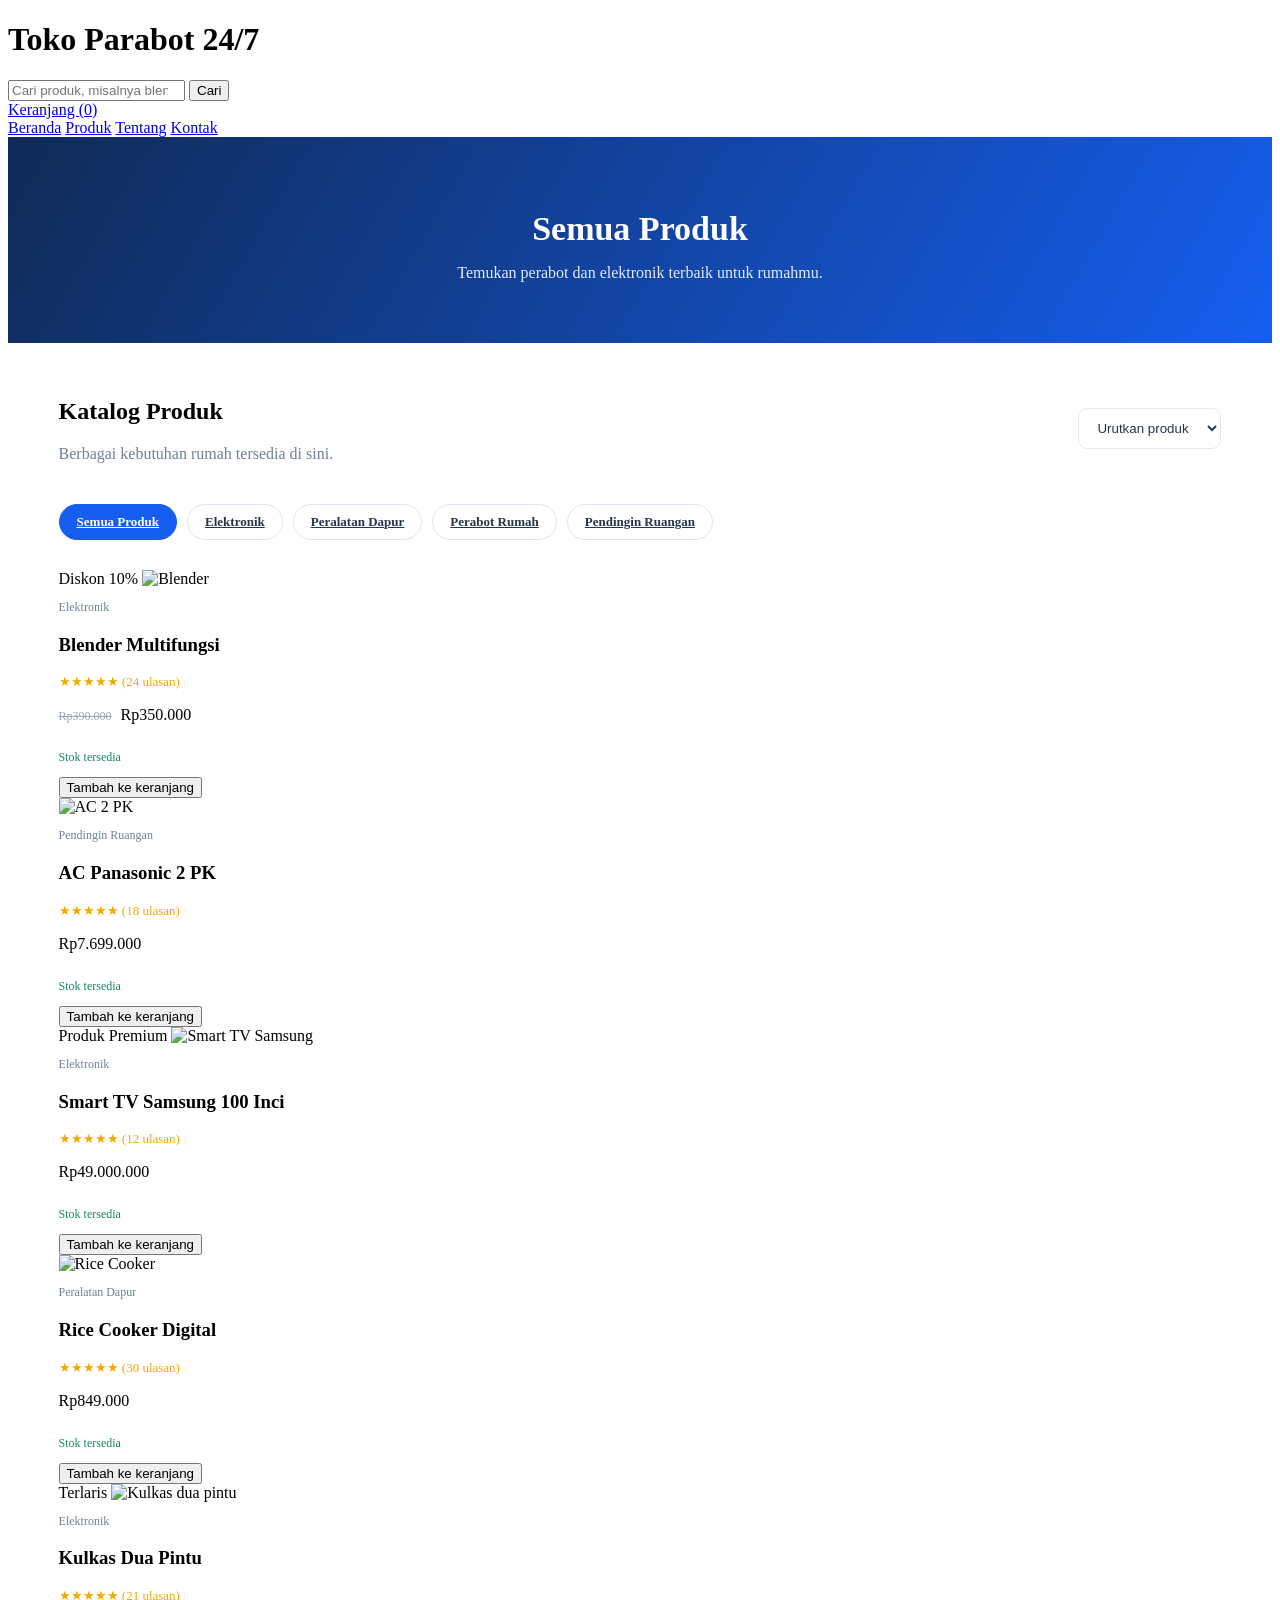
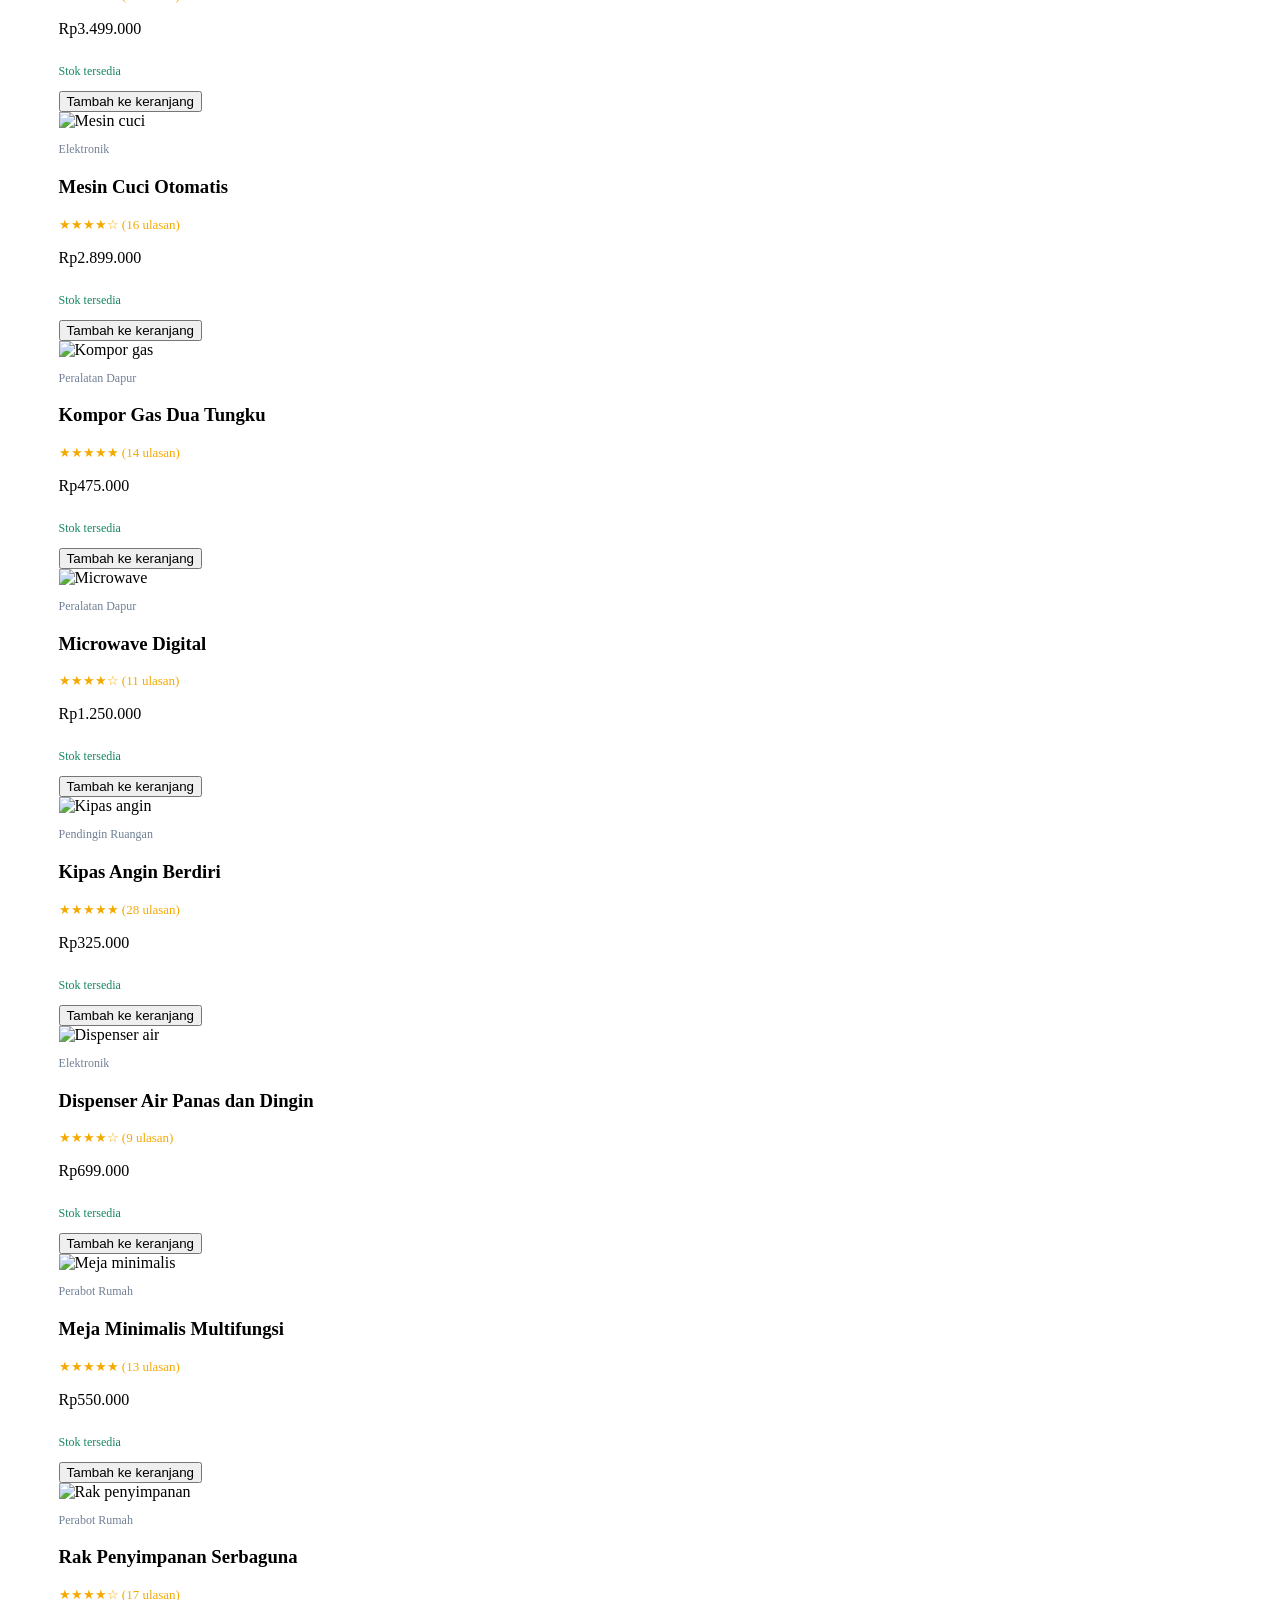
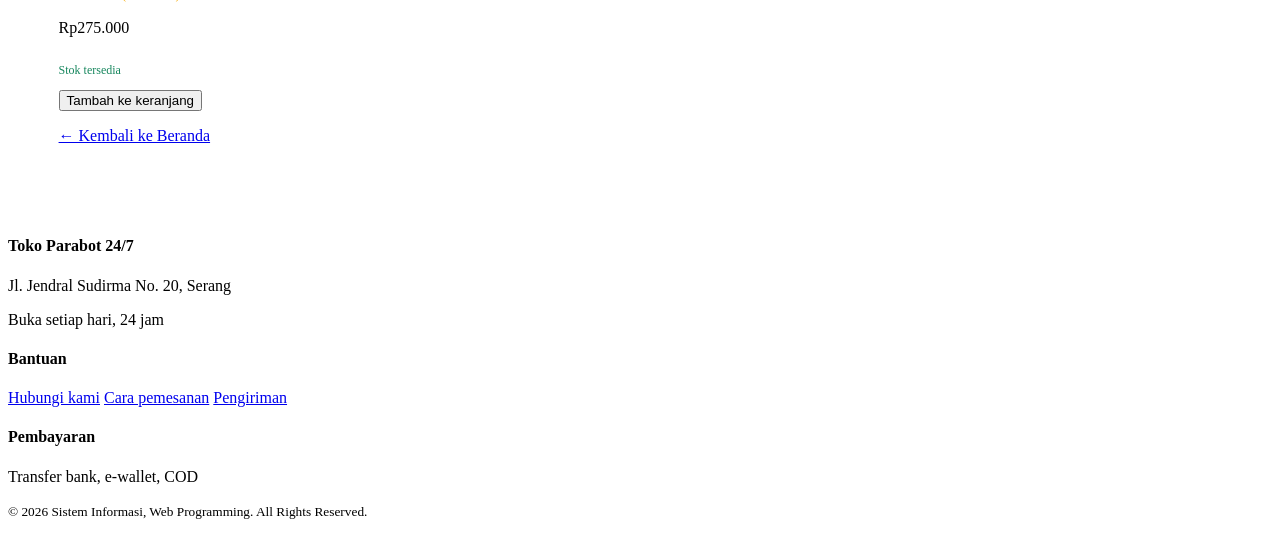
==== produk.html @ 144ed503 "Commit Changes1" ====
<!DOCTYPE html>
<html lang="id">

<head>
    <meta charset="UTF-8">
    <meta name="viewport" content="width=device-width, initial-scale=1.0">
    <title>Produk - Toko Parabot 24/7</title>
    <link rel="stylesheet" href="style1.css">
    <link rel="stylesheet" href="homepage.css">

    <style>
        .product-banner {
            background: linear-gradient(120deg, #102a56, #155eef);
            color: white;
            padding: 45px 4%;
            text-align: center;
        }

        .product-banner h2 {
            font-size: 34px;
            margin-bottom: 8px;
        }

        .product-banner p {
            color: #e1eaff;
        }

        .product-page {
            width: min(1200px, 92%);
            margin: auto;
            padding: 35px 0 55px;
        }

        .product-tools {
            display: flex;
            justify-content: space-between;
            align-items: center;
            gap: 15px;
            flex-wrap: wrap;
            margin-bottom: 25px;
        }

        .product-tools p {
            color: #718096;
        }

        .product-tools select {
            padding: 11px 14px;
            border: 1px solid #e4eaf3;
            border-radius: 9px;
            background: white;
            color: #26354d;
        }

        .filter-categories {
            display: flex;
            flex-wrap: wrap;
            gap: 10px;
            margin-bottom: 30px;
        }

        .filter-categories a {
            padding: 9px 17px;
            border: 1px solid #dce5f3;
            border-radius: 20px;
            background: white;
            color: #26354d;
            font-size: 13px;
            font-weight: 600;
        }

        .filter-categories a:hover,
        .filter-categories a.active {
            background: #155eef;
            color: white;
            border-color: #155eef;
        }

        .product-card img {
            height: 190px;
            object-fit: contain;
        }

        .product-category {
            color: #718096;
            font-size: 12px;
            margin-bottom: 5px;
        }

        .product-rating {
            color: #f4a900;
            font-size: 13px;
            margin-bottom: 10px;
        }

        .stock {
            color: #16865d;
            font-size: 12px;
            margin-bottom: 12px;
        }

        .product-card .old-price {
            color: #9aa5b5;
            font-size: 12px;
            font-weight: 400;
            text-decoration: line-through;
            margin-right: 5px;
        }

        .product-card .price {
            min-height: 28px;
        }

        .empty-image {
            width: 100%;
            height: 190px;
            display: flex;
            align-items: center;
            justify-content: center;
            background: #f0f4fb;
            color: #718096;
            border-radius: 12px;
            margin-bottom: 12px;
            text-align: center;
        }

        @media (max-width: 520px) {
            .product-banner h2 {
                font-size: 27px;
            }

            .product-card img,
            .empty-image {
                height: 135px;
            }
        }
    </style>
</head>

<body>

    <!-- HEADER -->
    <header class="site-header">
        <div class="header-top">
            <h1>Toko Parabot 24/7</h1>

            <form class="search-box" action="produk.html" method="get">
                <input type="search" name="cari" placeholder="Cari produk, misalnya blender" aria-label="Cari produk">
                <button type="submit">Cari</button>
            </form>

            <a class="cart-link" href="#">Keranjang (0)</a>
        </div>

        <nav>
            <a href="index.html">Beranda</a>
            <a href="produk.html">Produk</a>
            <a href="tentang.html">Tentang</a>
            <a href="kontak.html">Kontak</a>
        </nav>
    </header>

    <!-- BANNER -->
    <section class="product-banner">
        <h2>Semua Produk</h2>
        <p>Temukan perabot dan elektronik terbaik untuk rumahmu.</p>
    </section>

    <main class="product-page">

        <!-- INFORMASI PRODUK -->
        <div class="product-tools">
            <div>
                <h2 class="section-title">Katalog Produk</h2>
                <p>Berbagai kebutuhan rumah tersedia di sini.</p>
            </div>

            <select aria-label="Urutkan produk">
                <option value="default">Urutkan produk</option>
                <option value="termurah">Harga terendah</option>
                <option value="termahal">Harga tertinggi</option>
                <option value="nama">Nama produk</option>
            </select>
        </div>

        <!-- KATEGORI -->
        <div class="filter-categories">
            <a href="#semua" class="active">Semua Produk</a>
            <a href="#elektronik">Elektronik</a>
            <a href="#dapur">Peralatan Dapur</a>
            <a href="#perabot">Perabot Rumah</a>
            <a href="#pendingin">Pendingin Ruangan</a>
        </div>

        <!-- DAFTAR PRODUK -->
        <div class="product-grid" id="semua">

            <!-- 1. BLENDER -->
            <div class="product-card" id="elektronik">
                <span class="badge">Diskon 10%</span>
                <img src="image/blender.jpg" alt="Blender">
                <p class="product-category">Elektronik</p>
                <h3>Blender Multifungsi</h3>
                <div class="product-rating">★★★★★ <span>(24 ulasan)</span></div>
                <p class="price">
                    <span class="old-price">Rp390.000</span>
                    Rp350.000
                </p>
                <p class="stock">Stok tersedia</p>
                <button class="btn-small">Tambah ke keranjang</button>
            </div>

            <!-- 2. AIR CONDITIONER -->
            <div class="product-card" id="pendingin">
                <img src="image/ac.jpg" alt="AC 2 PK">
                <p class="product-category">Pendingin Ruangan</p>
                <h3>AC Panasonic 2 PK</h3>
                <div class="product-rating">★★★★★ <span>(18 ulasan)</span></div>
                <p class="price">Rp7.699.000</p>
                <p class="stock">Stok tersedia</p>
                <button class="btn-small">Tambah ke keranjang</button>
            </div>

            <!-- 3. SMART TV -->
            <div class="product-card">
                <span class="badge">Produk Premium</span>
                <img src="image/tv.jpg" alt="Smart TV Samsung">
                <p class="product-category">Elektronik</p>
                <h3>Smart TV Samsung 100 Inci</h3>
                <div class="product-rating">★★★★★ <span>(12 ulasan)</span></div>
                <p class="price">Rp49.000.000</p>
                <p class="stock">Stok tersedia</p>
                <button class="btn-small">Tambah ke keranjang</button>
            </div>

            <!-- 4. RICE COOKER -->
            <div class="product-card" id="dapur">
                <img src="image/ricecooker.jpg" alt="Rice Cooker">
                <p class="product-category">Peralatan Dapur</p>
                <h3>Rice Cooker Digital</h3>
                <div class="product-rating">★★★★★ <span>(30 ulasan)</span></div>
                <p class="price">Rp849.000</p>
                <p class="stock">Stok tersedia</p>
                <button class="btn-small">Tambah ke keranjang</button>
            </div>

            <!-- 5. KULKAS -->
            <div class="product-card">
                <span class="badge">Terlaris</span>
                <img src="image/kulkas.jpg" alt="Kulkas dua pintu">
                <p class="product-category">Elektronik</p>
                <h3>Kulkas Dua Pintu</h3>
                <div class="product-rating">★★★★★ <span>(21 ulasan)</span></div>
                <p class="price">Rp3.499.000</p>
                <p class="stock">Stok tersedia</p>
                <button class="btn-small">Tambah ke keranjang</button>
            </div>

            <!-- 6. MESIN CUCI -->
            <div class="product-card">
                <img src="image/mesincuci.jpg" alt="Mesin cuci">
                <p class="product-category">Elektronik</p>
                <h3>Mesin Cuci Otomatis</h3>
                <div class="product-rating">★★★★☆ <span>(16 ulasan)</span></div>
                <p class="price">Rp2.899.000</p>
                <p class="stock">Stok tersedia</p>
                <button class="btn-small">Tambah ke keranjang</button>
            </div>

            <!-- 7. KOMPOR -->
            <div class="product-card" id="perabot">
                <img src="image/kompor.jpg" alt="Kompor gas">
                <p class="product-category">Peralatan Dapur</p>
                <h3>Kompor Gas Dua Tungku</h3>
                <div class="product-rating">★★★★★ <span>(14 ulasan)</span></div>
                <p class="price">Rp475.000</p>
                <p class="stock">Stok tersedia</p>
                <button class="btn-small">Tambah ke keranjang</button>
            </div>

            <!-- 8. MICROWAVE -->
            <div class="product-card">
                <img src="image/microwave.jpg" alt="Microwave">
                <p class="product-category">Peralatan Dapur</p>
                <h3>Microwave Digital</h3>
                <div class="product-rating">★★★★☆ <span>(11 ulasan)</span></div>
                <p class="price">Rp1.250.000</p>
                <p class="stock">Stok tersedia</p>
                <button class="btn-small">Tambah ke keranjang</button>
            </div>

            <!-- 9. KIPAS ANGIN -->
            <div class="product-card">
                <img src="image/kipas.jpg" alt="Kipas angin">
                <p class="product-category">Pendingin Ruangan</p>
                <h3>Kipas Angin Berdiri</h3>
                <div class="product-rating">★★★★★ <span>(28 ulasan)</span></div>
                <p class="price">Rp325.000</p>
                <p class="stock">Stok tersedia</p>
                <button class="btn-small">Tambah ke keranjang</button>
            </div>

            <!-- 10. DISPENSER -->
            <div class="product-card">
                <img src="image/dispenser.jpg" alt="Dispenser air">
                <p class="product-category">Elektronik</p>
                <h3>Dispenser Air Panas dan Dingin</h3>
                <div class="product-rating">★★★★☆ <span>(9 ulasan)</span></div>
                <p class="price">Rp699.000</p>
                <p class="stock">Stok tersedia</p>
                <button class="btn-small">Tambah ke keranjang</button>
            </div>

            <!-- 11. MEJA -->
            <div class="product-card">
                <img src="image/meja.jpg" alt="Meja minimalis">
                <p class="product-category">Perabot Rumah</p>
                <h3>Meja Minimalis Multifungsi</h3>
                <div class="product-rating">★★★★★ <span>(13 ulasan)</span></div>
                <p class="price">Rp550.000</p>
                <p class="stock">Stok tersedia</p>
                <button class="btn-small">Tambah ke keranjang</button>
            </div>

            <!-- 12. RAK -->
            <div class="product-card">
                <img src="image/rak.jpg" alt="Rak penyimpanan">
                <p class="product-category">Perabot Rumah</p>
                <h3>Rak Penyimpanan Serbaguna</h3>
                <div class="product-rating">★★★★☆ <span>(17 ulasan)</span></div>
                <p class="price">Rp275.000</p>
                <p class="stock">Stok tersedia</p>
                <button class="btn-small">Tambah ke keranjang</button>
            </div>

        </div>

        <p class="see-all">
            <a href="index.html">← Kembali ke Beranda</a>
        </p>

    </main>

    <!-- FOOTER -->
    <footer class="site-footer">
        <div class="footer-cols">
            <div>
                <h4>Toko Parabot 24/7</h4>
                <p>Jl. Jendral Sudirma No. 20, Serang</p>
                <p>Buka setiap hari, 24 jam</p>
            </div>

            <div>
                <h4>Bantuan</h4>
                <a href="kontak.html">Hubungi kami</a>
                <a href="#">Cara pemesanan</a>
                <a href="#">Pengiriman</a>
            </div>

            <div>
                <h4>Pembayaran</h4>
                <p>Transfer bank, e-wallet, COD</p>
            </div>
        </div>

        <p>
            <small>
                &copy; 2026 Sistem Informasi, Web Programming.
                All Rights Reserved.
            </small>
        </p>
    </footer>

</body>

</html>
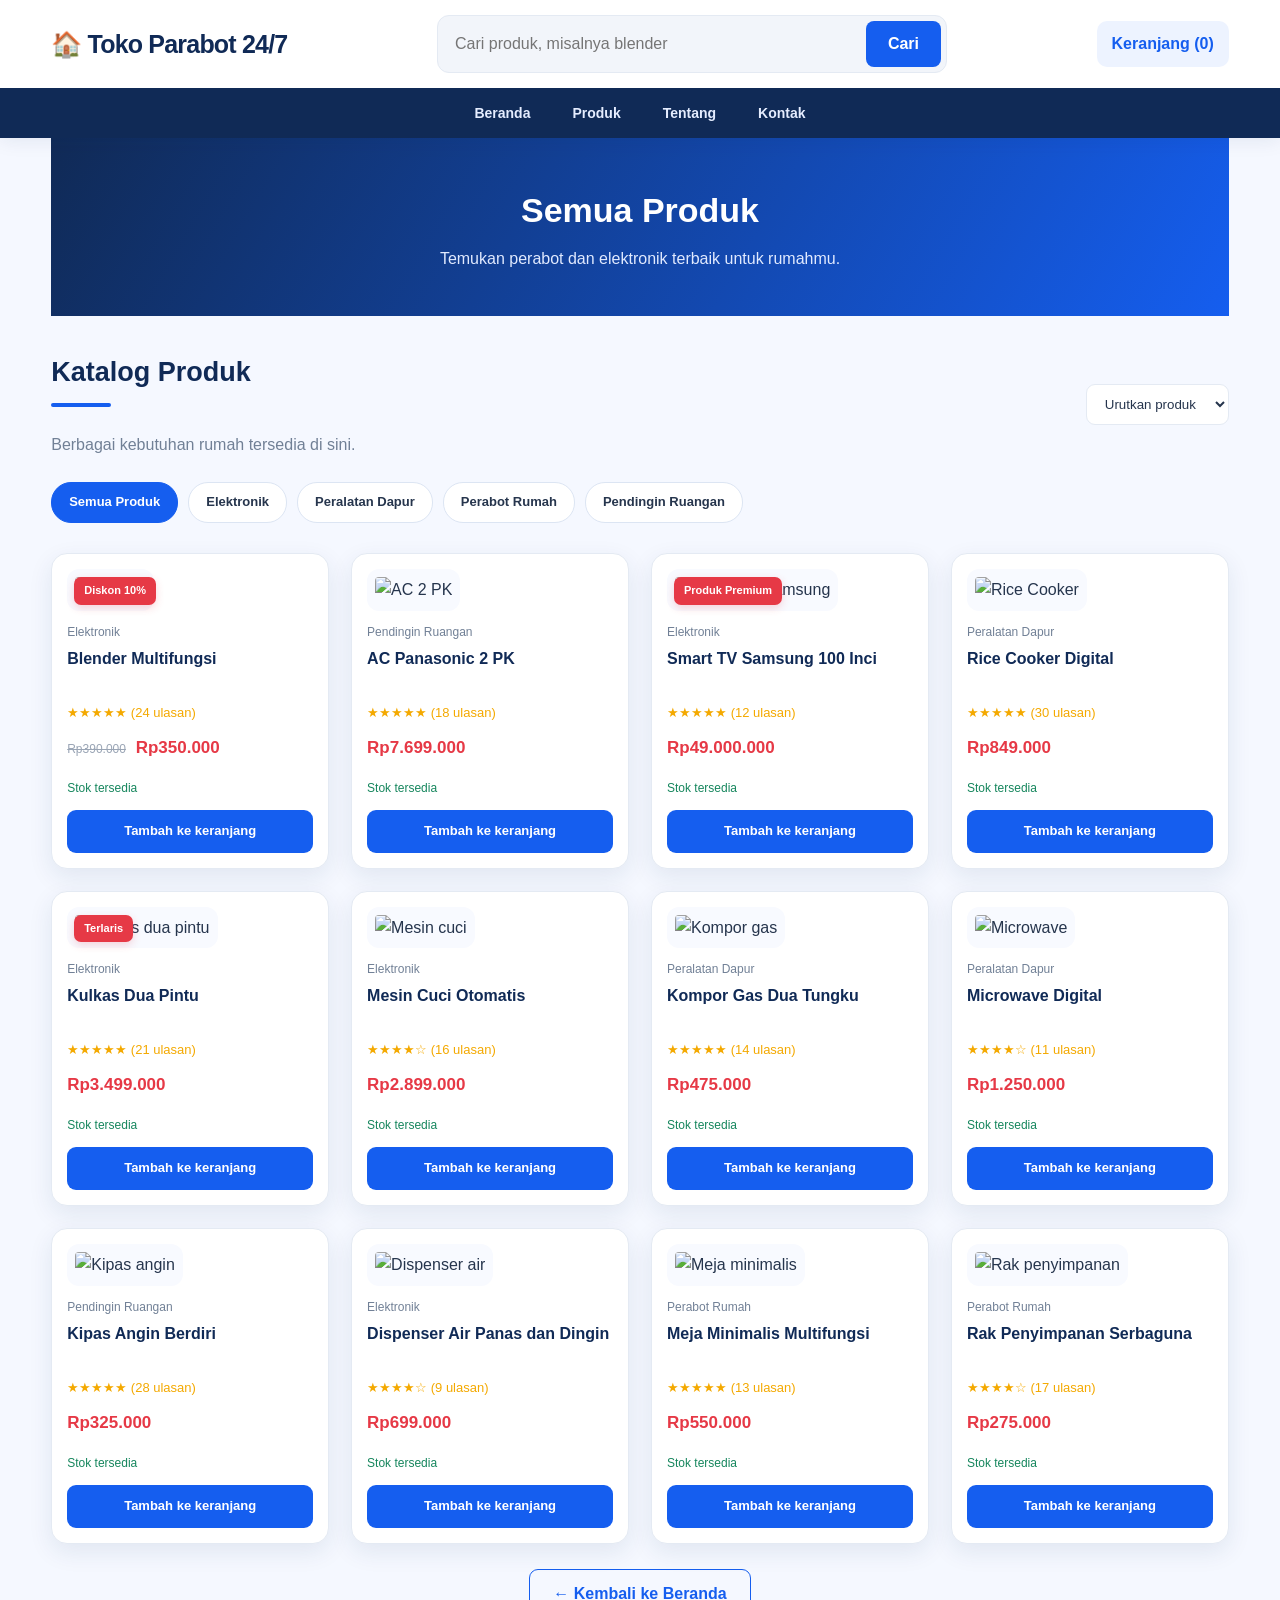
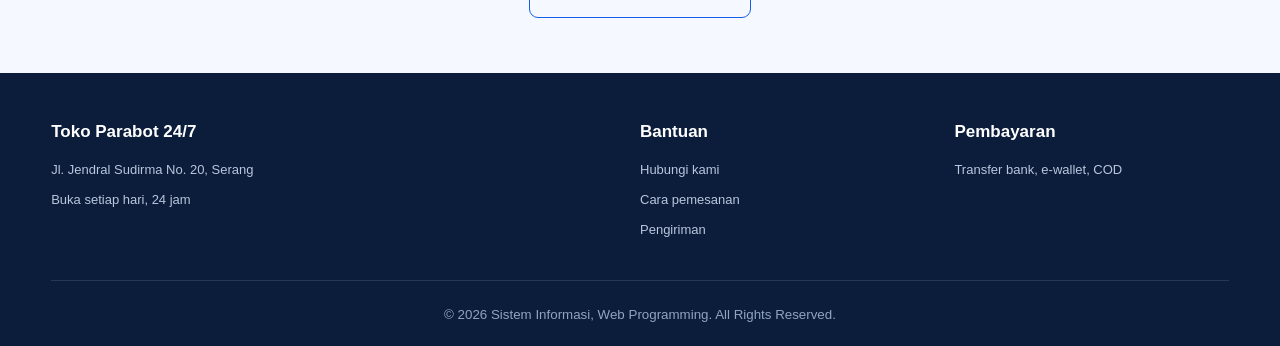
==== commit bf33913d: "Add files via upload" ====
--- a/produk.html
+++ b/produk.html
@@ -5,136 +5,10 @@
     <meta charset="UTF-8">
     <meta name="viewport" content="width=device-width, initial-scale=1.0">
     <title>Produk - Toko Parabot 24/7</title>
-    <link rel="stylesheet" href="style1.css">
+    <link rel="stylesheet" href="style2.css">
     <link rel="stylesheet" href="homepage.css">
 
-    <style>
-        .product-banner {
-            background: linear-gradient(120deg, #102a56, #155eef);
-            color: white;
-            padding: 45px 4%;
-            text-align: center;
-        }
-
-        .product-banner h2 {
-            font-size: 34px;
-            margin-bottom: 8px;
-        }
-
-        .product-banner p {
-            color: #e1eaff;
-        }
-
-        .product-page {
-            width: min(1200px, 92%);
-            margin: auto;
-            padding: 35px 0 55px;
-        }
-
-        .product-tools {
-            display: flex;
-            justify-content: space-between;
-            align-items: center;
-            gap: 15px;
-            flex-wrap: wrap;
-            margin-bottom: 25px;
-        }
-
-        .product-tools p {
-            color: #718096;
-        }
-
-        .product-tools select {
-            padding: 11px 14px;
-            border: 1px solid #e4eaf3;
-            border-radius: 9px;
-            background: white;
-            color: #26354d;
-        }
-
-        .filter-categories {
-            display: flex;
-            flex-wrap: wrap;
-            gap: 10px;
-            margin-bottom: 30px;
-        }
-
-        .filter-categories a {
-            padding: 9px 17px;
-            border: 1px solid #dce5f3;
-            border-radius: 20px;
-            background: white;
-            color: #26354d;
-            font-size: 13px;
-            font-weight: 600;
-        }
-
-        .filter-categories a:hover,
-        .filter-categories a.active {
-            background: #155eef;
-            color: white;
-            border-color: #155eef;
-        }
-
-        .product-card img {
-            height: 190px;
-            object-fit: contain;
-        }
-
-        .product-category {
-            color: #718096;
-            font-size: 12px;
-            margin-bottom: 5px;
-        }
-
-        .product-rating {
-            color: #f4a900;
-            font-size: 13px;
-            margin-bottom: 10px;
-        }
-
-        .stock {
-            color: #16865d;
-            font-size: 12px;
-            margin-bottom: 12px;
-        }
-
-        .product-card .old-price {
-            color: #9aa5b5;
-            font-size: 12px;
-            font-weight: 400;
-            text-decoration: line-through;
-            margin-right: 5px;
-        }
-
-        .product-card .price {
-            min-height: 28px;
-        }
-
-        .empty-image {
-            width: 100%;
-            height: 190px;
-            display: flex;
-            align-items: center;
-            justify-content: center;
-            background: #f0f4fb;
-            color: #718096;
-            border-radius: 12px;
-            margin-bottom: 12px;
-            text-align: center;
-        }
-
-        @media (max-width: 520px) {
-            .product-banner h2 {
-                font-size: 27px;
-            }
-
-            .product-card img,
-            .empty-image {
-                height: 135px;
-            }
-        }
-    </style>
+
 </head>
 
 <body>
--- a/style2.css
+++ b/style2.css
@@ -0,0 +1,1109 @@
+/* ========================================
+   1. RESET DAN PENGATURAN DASAR
+======================================== */
+* {
+    margin: 0;
+    padding: 0;
+    box-sizing: border-box;
+}
+
+:root {
+    --primary: #155eef;
+    --primary-dark: #1045b5;
+    --navy: #102a56;
+    --accent: #ffb703;
+    --background: #f5f8ff;
+    --white: #ffffff;
+    --text: #26354d;
+    --muted: #718096;
+    --border: #e4eaf3;
+    --shadow: 0 8px 25px rgba(20, 50, 100, 0.09);
+}
+
+html {
+    scroll-behavior: smooth;
+}
+
+body {
+    font-family: "Segoe UI", Arial, sans-serif;
+    background: var(--background);
+    color: var(--text);
+    line-height: 1.6;
+}
+
+a {
+    color: inherit;
+    text-decoration: none;
+}
+
+button,
+input {
+    font: inherit;
+}
+
+button {
+    cursor: pointer;
+}
+
+section {
+    width: min(1200px, 92%);
+    margin: 0 auto;
+    padding: 42px 0;
+}
+
+/* ========================================
+   2. HEADER DAN NAVIGASI
+======================================== */
+.site-header {
+    background: var(--white);
+    box-shadow: 0 3px 18px rgba(16, 42, 86, 0.08);
+    position: relative;
+    z-index: 10;
+}
+
+.header-top {
+    width: min(1200px, 92%);
+    margin: auto;
+    min-height: 88px;
+    display: flex;
+    align-items: center;
+    justify-content: space-between;
+    gap: 25px;
+}
+
+.header-top h1 {
+    color: var(--navy);
+    font-size: 25px;
+    font-weight: 800;
+    letter-spacing: -0.8px;
+    white-space: nowrap;
+}
+
+.header-top h1::before {
+    content: "🏠 ";
+}
+
+.search-box {
+    flex: 1;
+    max-width: 510px;
+    display: flex;
+    background: #f2f5fa;
+    border: 1px solid var(--border);
+    border-radius: 12px;
+    padding: 5px;
+    transition: 0.3s;
+}
+
+.search-box:focus-within {
+    border-color: var(--primary);
+    box-shadow: 0 0 0 3px rgba(21, 94, 239, 0.1);
+}
+
+.search-box input {
+    width: 100%;
+    min-width: 0;
+    border: none;
+    outline: none;
+    background: transparent;
+    padding: 10px 12px;
+    color: var(--text);
+}
+
+.search-box button {
+    border: none;
+    border-radius: 8px;
+    padding: 10px 22px;
+    color: var(--white);
+    background: var(--primary);
+    font-weight: 700;
+    transition: 0.25s;
+}
+
+.search-box button:hover {
+    background: var(--primary-dark);
+}
+
+.cart-link {
+    padding: 10px 15px;
+    color: var(--primary);
+    background: #edf3ff;
+    border-radius: 10px;
+    font-weight: 700;
+    white-space: nowrap;
+    transition: 0.25s;
+}
+
+.cart-link:hover {
+    color: var(--white);
+    background: var(--primary);
+}
+
+.site-header nav {
+    display: flex;
+    justify-content: center;
+    gap: 42px;
+    padding: 14px 20px;
+    background: var(--navy);
+}
+
+.site-header nav a {
+    color: #e5edff;
+    font-size: 14px;
+    font-weight: 600;
+    transition: 0.25s;
+}
+
+.site-header nav a:hover {
+    color: var(--accent);
+}
+
+/* ========================================
+   3. HERO BANNER
+======================================== */
+.hero {
+    width: 100%;
+    min-height: 390px;
+    margin: 0;
+    padding: 70px max(4%, calc((100% - 1200px) / 2));
+    display: flex;
+    align-items: center;
+    background:
+        radial-gradient(circle at 85% 25%,
+            rgba(89, 153, 255, 0.5), transparent 28%),
+        linear-gradient(120deg, #102a56, #155eef 75%, #4388ff);
+    position: relative;
+    overflow: hidden;
+}
+
+.hero::after {
+    content: "🏡";
+    position: absolute;
+    right: 10%;
+    top: 50%;
+    transform: translateY(-50%);
+    font-size: clamp(100px, 16vw, 210px);
+    opacity: 0.17;
+    pointer-events: none;
+}
+
+.hero-content {
+    max-width: 660px;
+    position: relative;
+    z-index: 1;
+    animation: fadeUp 0.8s ease both;
+}
+
+.hero-content h2 {
+    color: var(--white);
+    font-size: clamp(30px, 4vw, 48px);
+    line-height: 1.2;
+    margin-bottom: 18px;
+    letter-spacing: -1px;
+}
+
+.hero-content p {
+    color: #e1eaff;
+    font-size: 17px;
+    max-width: 520px;
+    margin-bottom: 28px;
+}
+
+.btn {
+    display: inline-block;
+    border: none;
+    border-radius: 10px;
+    padding: 13px 25px;
+    background: var(--accent);
+    color: #23304a;
+    font-weight: 800;
+    box-shadow: 0 5px 15px rgba(0, 0, 0, 0.12);
+    transition: transform 0.25s, background 0.25s;
+}
+
+.btn:hover {
+    background: #ffd166;
+    transform: translateY(-3px);
+}
+
+/* ========================================
+   4. KEUNGGULAN TOKO
+======================================== */
+.benefits {
+    width: min(1200px, 92%);
+    margin: -1px auto 0;
+    padding: 25px 0;
+    display: grid;
+    grid-template-columns: repeat(4, 1fr);
+    gap: 15px;
+}
+
+.benefits>div {
+    padding: 20px 15px;
+    background: var(--white);
+    border: 1px solid var(--border);
+    border-radius: 14px;
+    text-align: center;
+    box-shadow: var(--shadow);
+    transition: transform 0.25s;
+}
+
+.benefits>div:hover {
+    transform: translateY(-5px);
+}
+
+.benefits strong,
+.benefits span {
+    display: block;
+}
+
+.benefits strong {
+    color: var(--navy);
+    font-size: 15px;
+    margin-bottom: 5px;
+}
+
+.benefits span {
+    color: var(--muted);
+    font-size: 12px;
+}
+
+/* ========================================
+   5. JUDUL SECTION
+======================================== */
+.section-title {
+    color: var(--navy);
+    font-size: 27px;
+    font-weight: 800;
+    margin-bottom: 25px;
+    position: relative;
+    padding-bottom: 12px;
+}
+
+.section-title::after {
+    content: "";
+    position: absolute;
+    left: 0;
+    bottom: 0;
+    width: 60px;
+    height: 4px;
+    border-radius: 10px;
+    background: var(--primary);
+}
+
+/* ========================================
+   6. KATEGORI PRODUK
+======================================== */
+.category-grid {
+    display: grid;
+    grid-template-columns: repeat(4, 1fr);
+    gap: 18px;
+}
+
+.category {
+    min-height: 120px;
+    padding: 22px 15px;
+    display: flex;
+    align-items: center;
+    justify-content: center;
+    text-align: center;
+    color: var(--navy);
+    font-size: 16px;
+    font-weight: 800;
+    background: linear-gradient(145deg, #ffffff, #edf3ff);
+    border: 1px solid var(--border);
+    border-radius: 16px;
+    box-shadow: var(--shadow);
+    transition: 0.3s ease;
+}
+
+.category:nth-child(1) {
+    border-bottom: 4px solid #155eef;
+}
+
+.category:nth-child(2) {
+    border-bottom: 4px solid #ffb703;
+}
+
+.category:nth-child(3) {
+    border-bottom: 4px solid #18a879;
+}
+
+.category:nth-child(4) {
+    border-bottom: 4px solid #8b5cf6;
+}
+
+.category:hover {
+    color: var(--primary);
+    transform: translateY(-6px);
+    box-shadow: 0 14px 30px rgba(21, 94, 239, 0.14);
+}
+
+/* ========================================
+   7. KARTU PRODUK
+======================================== */
+#promo {
+    background: transparent;
+}
+
+.product-grid {
+    display: grid;
+    grid-template-columns: repeat(4, minmax(0, 1fr));
+    gap: 22px;
+}
+
+.product-card {
+    position: relative;
+    overflow: hidden;
+    background: var(--white);
+    border: 1px solid var(--border);
+    border-radius: 16px;
+    padding: 15px;
+    box-shadow: var(--shadow);
+    transition: transform 0.3s, box-shadow 0.3s;
+}
+
+.product-card:hover {
+    transform: translateY(-7px);
+    box-shadow: 0 16px 35px rgba(20, 50, 100, 0.15);
+}
+
+.product-card img {
+    width: 100%;
+    height: 190px;
+    object-fit: contain;
+    padding: 8px;
+    margin-bottom: 12px;
+    background: #f8faff;
+    border-radius: 12px;
+    transition: transform 0.35s;
+}
+
+.product-card:hover img {
+    transform: scale(1.05);
+}
+
+.product-card h3 {
+    color: var(--navy);
+    font-size: 16px;
+    line-height: 1.5;
+    min-height: 48px;
+    margin-bottom: 8px;
+}
+
+.price {
+    color: #e63946;
+    font-size: 17px;
+    font-weight: 800;
+    margin-bottom: 17px;
+}
+
+.price s {
+    display: block;
+    color: #9aa5b5;
+    font-size: 12px;
+    font-weight: 400;
+    margin-bottom: 3px;
+}
+
+.badge {
+    position: absolute;
+    top: 23px;
+    left: 22px;
+    z-index: 2;
+    padding: 5px 10px;
+    border-radius: 7px;
+    color: var(--white);
+    background: #e63946;
+    font-size: 11px;
+    font-weight: 800;
+    box-shadow: 0 3px 8px rgba(230, 57, 70, 0.2);
+}
+
+.product-card .badge:not(:first-child) {
+    background: #18a879;
+}
+
+.btn-small {
+    width: 100%;
+    padding: 11px 10px;
+    border: none;
+    border-radius: 9px;
+    background: var(--primary);
+    color: var(--white);
+    font-size: 13px;
+    font-weight: 700;
+    transition: 0.25s;
+}
+
+.btn-small:hover {
+    background: var(--primary-dark);
+    box-shadow: 0 5px 12px rgba(21, 94, 239, 0.2);
+}
+
+.see-all {
+    margin-top: 25px;
+    text-align: center;
+}
+
+.see-all a {
+    display: inline-block;
+    padding: 11px 23px;
+    color: var(--primary);
+    border: 1px solid var(--primary);
+    border-radius: 9px;
+    font-weight: 700;
+    transition: 0.25s;
+}
+
+.see-all a:hover {
+    color: var(--white);
+    background: var(--primary);
+}
+
+/* ========================================
+   8. TESTIMONI PELANGGAN
+======================================== */
+.testimonials {
+    display: grid;
+    grid-template-columns: repeat(3, 1fr);
+    gap: 20px;
+}
+
+.testimonials blockquote {
+    padding: 25px;
+    border: 1px solid var(--border);
+    border-radius: 14px;
+    background: var(--white);
+    box-shadow: var(--shadow);
+    color: #536178;
+    font-size: 14px;
+    font-style: italic;
+    position: relative;
+}
+
+.testimonials blockquote::before {
+    content: "“";
+    display: block;
+    color: var(--primary);
+    font-size: 45px;
+    font-weight: 800;
+    line-height: 1;
+    margin-bottom: 8px;
+}
+
+.testimonials cite {
+    display: block;
+    margin-top: 18px;
+    color: var(--navy);
+    font-size: 13px;
+    font-style: normal;
+    font-weight: 800;
+}
+
+/* ========================================
+   9. NEWSLETTER
+======================================== */
+.newsletter {
+    width: min(1200px, 92%);
+    margin: 20px auto 45px;
+    padding: 38px 25px;
+    border-radius: 20px;
+    text-align: center;
+    color: var(--white);
+    background: linear-gradient(120deg, #102a56, #155eef);
+    box-shadow: var(--shadow);
+}
+
+.newsletter h2 {
+    font-size: 25px;
+    margin-bottom: 20px;
+}
+
+.newsletter form {
+    max-width: 490px;
+    margin: auto;
+    display: flex;
+    gap: 10px;
+}
+
+.newsletter input {
+    flex: 1;
+    min-width: 0;
+    padding: 13px 15px;
+    border: 1px solid transparent;
+    border-radius: 9px;
+    outline: none;
+}
+
+.newsletter input:focus {
+    border-color: var(--accent);
+}
+
+.newsletter .btn-small {
+    width: auto;
+    padding: 12px 18px;
+    color: #26354d;
+    background: var(--accent);
+    white-space: nowrap;
+}
+
+.newsletter .btn-small:hover {
+    background: #ffd166;
+}
+
+/* ========================================
+   10. FOOTER
+======================================== */
+.site-footer {
+    padding: 45px 4% 20px;
+    background: #0b1d3a;
+    color: #c5d2e8;
+}
+
+.footer-cols {
+    width: min(1200px, 100%);
+    margin: 0 auto 30px;
+    display: grid;
+    grid-template-columns: 2fr 1fr 1fr;
+    gap: 40px;
+}
+
+.footer-cols h4 {
+    margin-bottom: 15px;
+    color: var(--white);
+    font-size: 17px;
+}
+
+.footer-cols p,
+.footer-cols a {
+    display: block;
+    margin-bottom: 9px;
+    font-size: 13px;
+    color: #b8c7df;
+}
+
+.footer-cols a:hover {
+    color: var(--accent);
+}
+
+.site-footer>p {
+    border-top: 1px solid rgba(255, 255, 255, 0.12);
+    padding-top: 20px;
+    text-align: center;
+    color: #90a4c2;
+}
+
+/* ========================================
+   11. ANIMASI
+======================================== */
+@keyframes fadeUp {
+    from {
+        opacity: 0;
+        transform: translateY(20px);
+    }
+
+    to {
+        opacity: 1;
+        transform: translateY(0);
+    }
+}
+
+/* ========================================
+   12. RESPONSIVE TABLET
+======================================== */
+@media (max-width: 900px) {
+    .header-top {
+        flex-wrap: wrap;
+        padding: 18px 0;
+        gap: 15px;
+    }
+
+    .header-top h1 {
+        font-size: 22px;
+    }
+
+    .search-box {
+        order: 3;
+        flex-basis: 100%;
+        max-width: none;
+    }
+
+    .site-header nav {
+        gap: 25px;
+    }
+
+    .benefits,
+    .category-grid {
+        grid-template-columns: repeat(2, 1fr);
+    }
+
+    .product-grid {
+        grid-template-columns: repeat(2, minmax(0, 1fr));
+    }
+
+    .testimonials {
+        grid-template-columns: 1fr;
+    }
+
+    .hero::after {
+        right: 4%;
+        opacity: 0.1;
+    }
+}
+
+/* ========================================
+   13. RESPONSIVE HP
+======================================== */
+@media (max-width: 520px) {
+    section {
+        padding: 30px 0;
+    }
+
+    .header-top h1 {
+        font-size: 19px;
+    }
+
+    .cart-link {
+        padding: 8px 10px;
+        font-size: 12px;
+    }
+
+    .site-header nav {
+        justify-content: space-around;
+        gap: 8px;
+        padding: 13px 10px;
+    }
+
+    .site-header nav a {
+        font-size: 12px;
+    }
+
+    .hero {
+        min-height: 330px;
+        padding: 45px 6%;
+    }
+
+    .hero-content h2 {
+        font-size: 31px;
+    }
+
+    .hero-content p {
+        font-size: 14px;
+    }
+
+    .hero::after {
+        right: -15px;
+        top: 75%;
+        font-size: 100px;
+    }
+
+    .benefits {
+        gap: 10px;
+    }
+
+    .benefits>div {
+        padding: 15px 8px;
+    }
+
+    .benefits strong {
+        font-size: 13px;
+    }
+
+    .benefits span {
+        font-size: 11px;
+    }
+
+    .section-title {
+        font-size: 23px;
+    }
+
+    .category-grid {
+        gap: 12px;
+    }
+
+    .category {
+        min-height: 95px;
+        font-size: 14px;
+        padding: 15px 8px;
+    }
+
+    .product-grid {
+        gap: 12px;
+    }
+
+    .product-card {
+        padding: 10px;
+    }
+
+    .product-card img {
+        height: 135px;
+    }
+
+    .product-card h3 {
+        font-size: 14px;
+        min-height: 42px;
+    }
+
+    .price {
+        font-size: 14px;
+    }
+
+    .btn-small {
+        font-size: 11px;
+        padding: 10px 5px;
+    }
+
+    .badge {
+        top: 17px;
+        left: 15px;
+        font-size: 10px;
+    }
+
+    .newsletter {
+        padding: 28px 16px;
+    }
+
+    .newsletter h2 {
+        font-size: 21px;
+    }
+
+    .newsletter form {
+        flex-direction: column;
+    }
+
+    .newsletter .btn-small {
+        width: 100%;
+    }
+
+    .footer-cols {
+        grid-template-columns: 1fr;
+        gap: 22px;
+    }
+}
+
+.product-banner {
+    background: linear-gradient(120deg, #102a56, #155eef);
+    color: white;
+    padding: 45px 4%;
+    text-align: center;
+}
+
+.product-banner h2 {
+    font-size: 34px;
+    margin-bottom: 8px;
+}
+
+.product-banner p {
+    color: #e1eaff;
+}
+
+.product-page {
+    width: min(1200px, 92%);
+    margin: auto;
+    padding: 35px 0 55px;
+}
+
+.product-tools {
+    display: flex;
+    justify-content: space-between;
+    align-items: center;
+    gap: 15px;
+    flex-wrap: wrap;
+    margin-bottom: 25px;
+}
+
+.product-tools p {
+    color: #718096;
+}
+
+.product-tools select {
+    padding: 11px 14px;
+    border: 1px solid #e4eaf3;
+    border-radius: 9px;
+    background: white;
+    color: #26354d;
+}
+
+.filter-categories {
+    display: flex;
+    flex-wrap: wrap;
+    gap: 10px;
+    margin-bottom: 30px;
+}
+
+.filter-categories a {
+    padding: 9px 17px;
+    border: 1px solid #dce5f3;
+    border-radius: 20px;
+    background: white;
+    color: #26354d;
+    font-size: 13px;
+    font-weight: 600;
+}
+
+.filter-categories a:hover,
+.filter-categories a.active {
+    background: #155eef;
+    color: white;
+    border-color: #155eef;
+}
+
+.product-card img {
+    height: 190px;
+    object-fit: contain;
+}
+
+.product-category {
+    color: #718096;
+    font-size: 12px;
+    margin-bottom: 5px;
+}
+
+.product-rating {
+    color: #f4a900;
+    font-size: 13px;
+    margin-bottom: 10px;
+}
+
+.stock {
+    color: #16865d;
+    font-size: 12px;
+    margin-bottom: 12px;
+}
+
+.product-card .old-price {
+    color: #9aa5b5;
+    font-size: 12px;
+    font-weight: 400;
+    text-decoration: line-through;
+    margin-right: 5px;
+}
+
+.product-card .price {
+    min-height: 28px;
+}
+
+.empty-image {
+    width: 100%;
+    height: 190px;
+    display: flex;
+    align-items: center;
+    justify-content: center;
+    background: #f0f4fb;
+    color: #718096;
+    border-radius: 12px;
+    margin-bottom: 12px;
+    text-align: center;
+}
+
+@media (max-width: 520px) {
+    .product-banner h2 {
+        font-size: 27px;
+    }
+
+    .product-card img,
+    .empty-image {
+        height: 135px;
+    }
+}
+
+.contact-hero {
+    background: linear-gradient(120deg, #102a56, #155eef);
+    padding: 55px 5%;
+    text-align: center;
+    color: white;
+}
+
+.contact-hero h2 {
+    font-size: 36px;
+    margin-bottom: 10px;
+}
+
+.contact-hero p {
+    color: #e1eaff;
+}
+
+.contact-container {
+    width: min(1100px, 92%);
+    margin: auto;
+    padding: 45px 0 60px;
+}
+
+.contact-info-grid {
+    display: grid;
+    grid-template-columns: repeat(3, 1fr);
+    gap: 18px;
+    margin-bottom: 35px;
+}
+
+.contact-info-card {
+    background: white;
+    padding: 24px 20px;
+    border: 1px solid #e4eaf3;
+    border-radius: 15px;
+    box-shadow: 0 8px 25px rgba(20, 50, 100, 0.07);
+}
+
+.contact-info-card .icon {
+    font-size: 32px;
+    margin-bottom: 10px;
+}
+
+.contact-info-card h3 {
+    color: #102a56;
+    font-size: 17px;
+    margin-bottom: 8px;
+}
+
+.contact-info-card p {
+    color: #718096;
+    font-size: 14px;
+    overflow-wrap: anywhere;
+}
+
+.contact-main {
+    display: grid;
+    grid-template-columns: 0.9fr 1.1fr;
+    gap: 25px;
+    align-items: start;
+}
+
+.contact-details,
+.contact-form-box {
+    background: white;
+    padding: 28px;
+    border: 1px solid #e4eaf3;
+    border-radius: 16px;
+    box-shadow: 0 8px 25px rgba(20, 50, 100, 0.07);
+}
+
+.contact-details h2,
+.contact-form-box h2 {
+    color: #102a56;
+    font-size: 23px;
+    margin-bottom: 12px;
+}
+
+.contact-details>p {
+    color: #718096;
+    font-size: 14px;
+    margin-bottom: 22px;
+}
+
+.detail-item {
+    padding: 14px 0;
+    border-bottom: 1px solid #edf0f6;
+}
+
+.detail-item:last-child {
+    border-bottom: none;
+}
+
+.detail-item strong {
+    display: block;
+    color: #102a56;
+    margin-bottom: 5px;
+}
+
+.detail-item span,
+.detail-item a {
+    color: #718096;
+    font-size: 14px;
+    overflow-wrap: anywhere;
+}
+
+.detail-item a:hover {
+    color: #155eef;
+}
+
+.contact-form-box>p {
+    color: #718096;
+    font-size: 14px;
+    margin-bottom: 20px;
+}
+
+.contact-form {
+    display: flex;
+    flex-direction: column;
+    gap: 15px;
+}
+
+.contact-form label {
+    color: #26354d;
+    font-size: 14px;
+    font-weight: 700;
+}
+
+.contact-form input,
+.contact-form select,
+.contact-form textarea {
+    display: block;
+    width: 100%;
+    margin-top: 7px;
+    padding: 12px 13px;
+    border: 1px solid #dce5f3;
+    border-radius: 9px;
+    outline: none;
+    background: #fbfcff;
+    color: #26354d;
+}
+
+.contact-form input:focus,
+.contact-form select:focus,
+.contact-form textarea:focus {
+    border-color: #155eef;
+    box-shadow: 0 0 0 3px rgba(21, 94, 239, 0.09);
+}
+
+.contact-form textarea {
+    min-height: 130px;
+    resize: vertical;
+}
+
+.contact-form button {
+    width: 100%;
+    padding: 13px;
+}
+
+.contact-note {
+    margin-top: 15px;
+    color: #718096;
+    font-size: 12px;
+}
+
+.contact-map {
+    margin-top: 30px;
+    padding: 25px;
+    text-align: center;
+    background: #edf3ff;
+    border-radius: 15px;
+}
+
+.contact-map h2 {
+    color: #102a56;
+    margin-bottom: 8px;
+}
+
+.contact-map p {
+    color: #59677d;
+    margin-bottom: 15px;
+}
+
+@media (max-width: 750px) {
+    .contact-info-grid {
+        grid-template-columns: 1fr;
+    }
+
+    .contact-main {
+        grid-template-columns: 1fr;
+    }
+
+    .contact-hero h2 {
+        font-size: 29px;
+    }
+
+    .contact-details,
+    .contact-form-box {
+        padding: 22px;
+    }
+}
